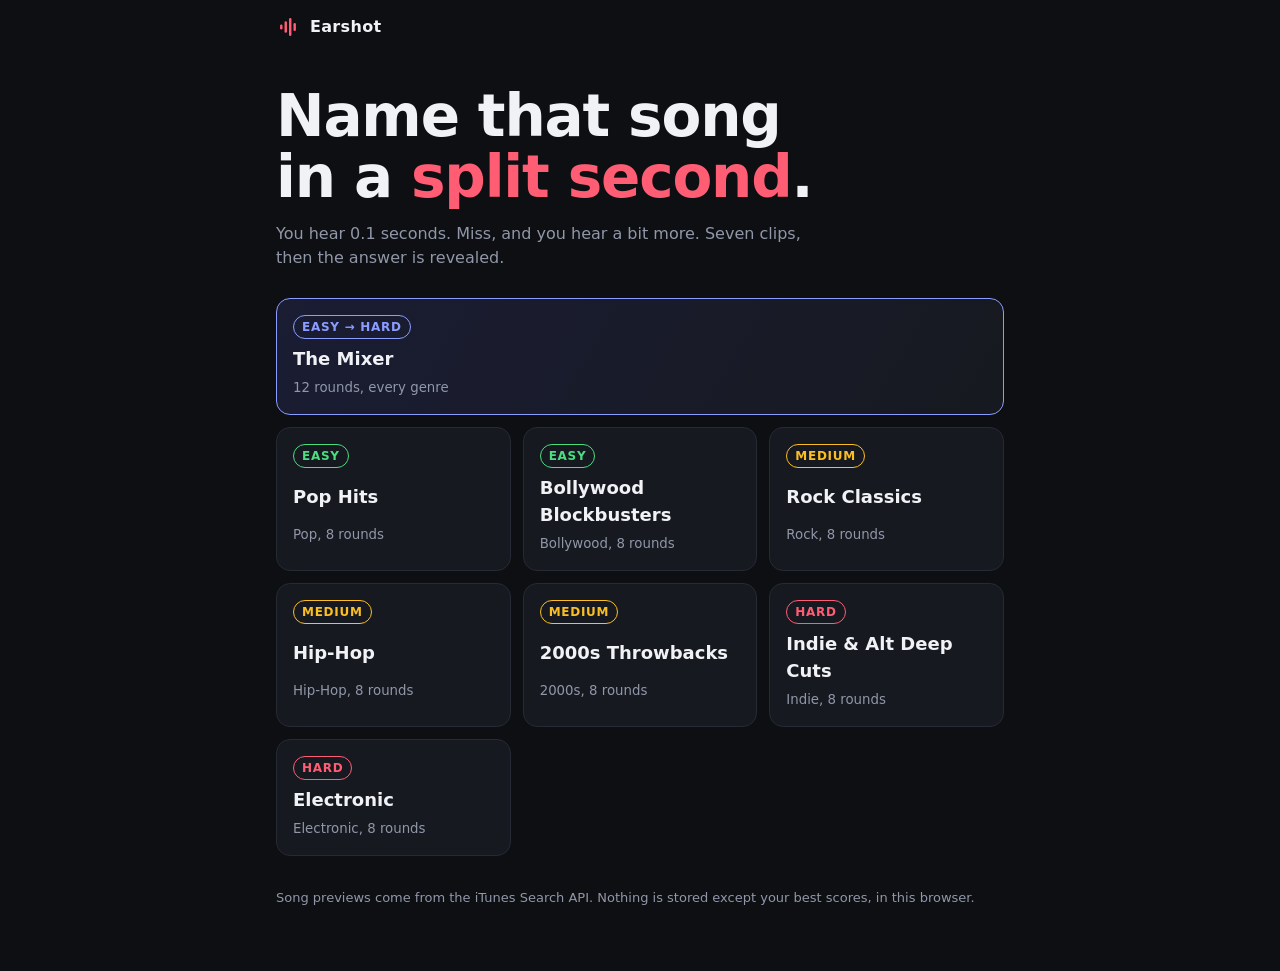
==== index.html @ d30f0c15 "Add Earshot: guess-the-song game with genre tracks and a Mixer" ====
<!doctype html>
<html lang="en">
<head>
  <meta charset="utf-8">
  <meta name="viewport" content="width=device-width, initial-scale=1">
  <title>Earshot – Guess the song from a split second</title>
  <meta name="description" content="Earshot plays 0.1 seconds of a song. Guess it, or hear a little more. Genre tracks, three difficulties and a Mixer that climbs from easy to hard.">
  <meta name="theme-color" content="#0e0f13">
  <meta property="og:title" content="Earshot – Guess the song from a split second">
  <meta property="og:description" content="0.1 seconds of audio. Every miss unlocks a little more. How fast can you name the song?">
  <meta property="og:type" content="website">
  <link rel="icon" href="data:image/svg+xml,%3Csvg xmlns='http://www.w3.org/2000/svg' viewBox='0 0 64 64'%3E%3Crect width='64' height='64' rx='14' fill='%230e0f13'/%3E%3Cg fill='%23ff5d73'%3E%3Crect x='10' y='26' width='6' height='12' rx='3'/%3E%3Crect x='21' y='18' width='6' height='28' rx='3'/%3E%3Crect x='32' y='10' width='6' height='44' rx='3'/%3E%3Crect x='43' y='22' width='6' height='20' rx='3'/%3E%3C/g%3E%3C/svg%3E">
  <link rel="stylesheet" href="style.css">
</head>
<body>
  <a class="skip" href="#main">Skip to content</a>

  <header class="top">
    <a class="brand" href="./" aria-label="Earshot home">
      <svg viewBox="0 0 64 64" width="26" height="26" aria-hidden="true"><g fill="currentColor"><rect x="10" y="26" width="6" height="12" rx="3"/><rect x="21" y="18" width="6" height="28" rx="3"/><rect x="32" y="10" width="6" height="44" rx="3"/><rect x="43" y="22" width="6" height="20" rx="3"/></g></svg>
      Earshot
    </a>
    <button id="home-btn" class="ghost" type="button" hidden>← Tracks</button>
  </header>

  <main id="main" tabindex="-1">
    <!-- Track picker -->
    <section id="view-home" aria-labelledby="home-title">
      <h1 id="home-title">Name that song<br>in a <em>split second</em>.</h1>
      <p class="lede">You hear 0.1 seconds. Miss, and you hear a bit more. Seven clips, then the answer is revealed.</p>
      <div id="tracks" class="grid" role="list"></div>
      <p class="fine">Song previews come from the iTunes Search API. Nothing is stored except your best scores, in this browser.</p>
    </section>

    <!-- Game -->
    <section id="view-game" hidden aria-labelledby="game-title">
      <div class="game-head">
        <div>
          <h2 id="game-title"></h2>
          <p id="round-label" class="muted"></p>
        </div>
        <p class="score">Score <strong id="score">0</strong></p>
      </div>

      <ol id="ladder" class="ladder" aria-label="Clip lengths"></ol>

      <div class="player">
        <button id="play" class="play" type="button" aria-label="Play clip" disabled>
          <svg class="i-play" viewBox="0 0 24 24" width="34" height="34" aria-hidden="true"><path d="M8 5v14l11-7z" fill="currentColor"/></svg>
          <span class="spinner" aria-hidden="true"></span>
        </button>
        <div class="bar" aria-hidden="true"><i id="bar-fill"></i></div>
      </div>
      <p id="status" class="status" role="status" aria-live="polite">Loading…</p>

      <form id="guess-form" autocomplete="off">
        <label for="guess">Your guess</label>
        <div class="row">
          <input id="guess" list="song-list" placeholder="Type a title, then pick it" spellcheck="false" disabled>
          <button id="guess-btn" class="primary" type="submit" disabled>Guess</button>
        </div>
        <button id="skip" class="ghost" type="button" disabled>Skip</button>
        <datalist id="song-list"></datalist>
      </form>

      <div id="error" class="error" role="alert" hidden>
        <p id="error-msg"></p>
        <button id="retry" class="primary" type="button">Retry</button>
      </div>

      <article id="reveal" class="reveal" hidden>
        <img id="art" alt="" width="120" height="120">
        <div>
          <p id="reveal-verdict" class="verdict"></p>
          <p id="reveal-title" class="reveal-title"></p>
          <p id="reveal-artist" class="muted"></p>
          <audio id="full" controls preload="none" aria-label="Full 30 second preview"></audio>
          <p><a id="reveal-link" href="#" target="_blank" rel="noopener noreferrer">Open in Apple Music ↗</a></p>
        </div>
        <button id="next" class="primary" type="button">Next song →</button>
      </article>

      <h3 class="rounds-title">Rounds</h3>
      <ol id="rounds" class="rounds"></ol>
    </section>

    <!-- Results -->
    <section id="view-results" hidden aria-labelledby="results-title">
      <h2 id="results-title">Final score</h2>
      <p class="big"><span id="final-score">0</span> <small>/ <span id="final-max">0</span></small></p>
      <p id="final-note" class="lede"></p>
      <ol id="results-rounds" class="rounds"></ol>
      <div class="row">
        <button id="again" class="primary" type="button">Play again</button>
        <button id="back" class="ghost" type="button">All tracks</button>
      </div>
    </section>
  </main>

  <noscript><p class="fine">Earshot needs JavaScript to play audio.</p></noscript>
  <script type="module" src="app.js"></script>
</body>
</html>
---- style.css ----
/* One deliberate dark theme: the game is about sound, so the UI stays out of the way. */
:root {
  --bg: #0e0f13;
  --panel: #171920;
  --line: #262a35;
  --text: #f1f2f6;
  --muted: #9097a8;
  --accent: #ff5d73;
  --accent-ink: #18080b;
  --good: #4ade80;
  --bad: #ff8a8a;
  --easy: #4ade80;
  --medium: #fbbf24;
  --hard: #ff5d73;
  --mix: #8b9cff;
  --r: 14px;
  color-scheme: dark;
}
* { box-sizing: border-box; }
html { -webkit-text-size-adjust: 100%; }
body {
  margin: 0; background: var(--bg); color: var(--text);
  font: 16px/1.5 system-ui, -apple-system, "Segoe UI", Roboto, sans-serif;
}
main { max-width: 760px; margin: 0 auto; padding: 8px 16px 64px; outline: none; }
[hidden] { display: none !important; }
h1, h2, h3, p, ol { margin: 0; }
.muted { color: var(--muted); }
.fine { color: var(--muted); font-size: 13px; margin-top: 32px; }

.skip { position: absolute; left: -999px; top: 8px; background: var(--accent); color: var(--accent-ink); padding: 8px 12px; border-radius: 8px; z-index: 10; }
.skip:focus { left: 8px; }

.top { max-width: 760px; margin: 0 auto; padding: 14px 16px; display: flex; align-items: center; justify-content: space-between; }
.brand { display: inline-flex; gap: 8px; align-items: center; color: var(--text); text-decoration: none; font-weight: 700; letter-spacing: .02em; }
.brand svg { color: var(--accent); }

button { font: inherit; cursor: pointer; border: 0; color: inherit; }
button:disabled { cursor: not-allowed; opacity: .45; }
:focus-visible { outline: 2px solid var(--mix); outline-offset: 2px; }
.primary { background: var(--accent); color: var(--accent-ink); font-weight: 700; padding: 11px 20px; border-radius: 10px; transition: transform .12s, filter .12s; }
.primary:not(:disabled):hover { filter: brightness(1.1); transform: translateY(-1px); }
.ghost { background: transparent; border: 1px solid var(--line); color: var(--muted); padding: 10px 16px; border-radius: 10px; transition: color .12s, border-color .12s; }
.ghost:not(:disabled):hover { color: var(--text); border-color: var(--muted); }

/* Home */
h1 { font-size: clamp(34px, 8vw, 58px); line-height: 1.05; letter-spacing: -.02em; margin: 24px 0 14px; }
h1 em { color: var(--accent); font-style: normal; }
.lede { color: var(--muted); max-width: 52ch; margin-bottom: 28px; }
.grid { display: grid; grid-template-columns: repeat(auto-fill, minmax(220px, 1fr)); gap: 12px; }
.card {
  text-align: left; background: var(--panel); border: 1px solid var(--line); border-radius: var(--r);
  padding: 16px; display: grid; gap: 6px; transition: border-color .15s, transform .15s;
}
.card:hover { border-color: var(--muted); transform: translateY(-2px); }
.card strong { font-size: 18px; }
.card small { color: var(--muted); }
.card.mixer { grid-column: 1 / -1; border-color: var(--mix); background: linear-gradient(120deg, #1a1d33, var(--panel)); }
.badge { display: inline-block; width: max-content; font-size: 12px; font-weight: 700; text-transform: uppercase; letter-spacing: .06em; padding: 2px 8px; border-radius: 99px; border: 1px solid currentColor; }
.easy { color: var(--easy); } .medium { color: var(--medium); } .hard { color: var(--hard); } .mix { color: var(--mix); }

/* Game */
.game-head { display: flex; justify-content: space-between; align-items: flex-end; margin: 12px 0 20px; gap: 12px; }
.game-head h2 { font-size: 24px; }
.score strong { font-size: 24px; color: var(--accent); font-variant-numeric: tabular-nums; }
.ladder { list-style: none; padding: 0; display: grid; grid-template-columns: repeat(7, 1fr); gap: 6px; }
.ladder li {
  text-align: center; font-size: 12px; padding: 8px 0; border-radius: 8px; background: var(--panel);
  color: var(--muted); border: 1px solid var(--line); font-variant-numeric: tabular-nums; transition: background .2s, color .2s;
}
.ladder li.open { color: var(--text); border-color: var(--muted); }
.ladder li.current { background: var(--accent); color: var(--accent-ink); border-color: var(--accent); font-weight: 700; }
.ladder li.miss { text-decoration: line-through; opacity: .6; }

.player { display: grid; justify-items: center; gap: 14px; margin: 28px 0 8px; }
.play {
  width: 96px; height: 96px; border-radius: 50%; background: var(--accent); color: var(--accent-ink);
  display: grid; place-items: center; transition: transform .12s, box-shadow .2s; box-shadow: 0 0 0 0 #ff5d7355;
}
.play:not(:disabled):hover { transform: scale(1.05); }
.play:not(:disabled):active { transform: scale(.96); }
.play.playing { box-shadow: 0 0 0 14px #ff5d7333; }
.play .spinner { display: none; width: 30px; height: 30px; border: 3px solid #18080b44; border-top-color: var(--accent-ink); border-radius: 50%; animation: spin .8s linear infinite; }
.play.loading .spinner { display: block; }
.play.loading .i-play { display: none; }
@keyframes spin { to { transform: rotate(360deg); } }
.bar { width: min(100%, 360px); height: 4px; background: var(--line); border-radius: 4px; overflow: hidden; }
.bar i { display: block; height: 100%; width: 0; background: var(--accent); }
.status { text-align: center; min-height: 1.5em; color: var(--muted); margin-bottom: 16px; }
.status.good { color: var(--good); } .status.bad { color: var(--bad); }

#guess-form label { font-size: 13px; color: var(--muted); display: block; margin-bottom: 6px; }
#guess-form .row { display: flex; gap: 8px; }
input {
  flex: 1; min-width: 0; font: inherit; color: var(--text); background: var(--panel);
  border: 1px solid var(--line); border-radius: 10px; padding: 11px 14px;
}
input:focus { border-color: var(--mix); outline: none; }
#skip { margin-top: 10px; width: 100%; }

.error { margin-top: 16px; padding: 14px; border: 1px solid var(--bad); border-radius: var(--r); display: flex; gap: 12px; align-items: center; justify-content: space-between; }
.error p { color: var(--bad); }

.reveal { margin-top: 20px; background: var(--panel); border: 1px solid var(--line); border-radius: var(--r); padding: 16px; display: grid; grid-template-columns: 120px 1fr; gap: 16px; }
.reveal img { width: 120px; height: 120px; border-radius: 10px; background: var(--line); object-fit: cover; }
.reveal audio { width: 100%; margin: 10px 0 4px; height: 36px; }
.reveal a { color: var(--mix); font-size: 14px; }
.reveal #next { grid-column: 1 / -1; justify-self: end; }
.verdict { font-weight: 700; } .verdict.good { color: var(--good); } .verdict.bad { color: var(--bad); }
.reveal-title { font-size: 20px; font-weight: 700; line-height: 1.25; }

.rounds-title { font-size: 13px; color: var(--muted); text-transform: uppercase; letter-spacing: .08em; margin: 32px 0 8px; }
.rounds { list-style: none; padding: 0; display: grid; gap: 6px; }
.rounds li { display: grid; grid-template-columns: 24px auto 1fr auto; gap: 10px; align-items: center; background: var(--panel); border: 1px solid var(--line); border-radius: 10px; padding: 9px 12px; font-size: 14px; }
.rounds li.now { border-color: var(--accent); }
.rounds .n { color: var(--muted); font-variant-numeric: tabular-nums; }
.rounds .name { overflow: hidden; text-overflow: ellipsis; white-space: nowrap; color: var(--muted); }
.rounds li.done .name { color: var(--text); }
.rounds .pts { font-variant-numeric: tabular-nums; font-weight: 700; }
.rounds .pts.good { color: var(--good); } .rounds .pts.bad { color: var(--bad); }

/* Results */
#view-results { padding-top: 20px; }
.big { font-size: 72px; font-weight: 800; color: var(--accent); line-height: 1; margin: 12px 0; }
.big small { font-size: 28px; color: var(--muted); font-weight: 600; }
#view-results .rounds { margin-bottom: 24px; }
#view-results .row { display: flex; gap: 10px; }

@media (max-width: 520px) {
  .reveal { grid-template-columns: 88px 1fr; }
  .reveal img { width: 88px; height: 88px; }
  .rounds li { grid-template-columns: 20px auto 1fr auto; font-size: 13px; gap: 8px; }
  .rounds .genre { display: none; }
  .error { flex-direction: column; align-items: stretch; }
  .ladder li { font-size: 11px; }
}
@media (prefers-reduced-motion: reduce) {
  * { transition: none !important; animation-duration: .01ms !important; }
  .play .spinner { animation: spin .8s linear infinite !important; }
}
@media print { .top, #guess-form, .player { display: none; } body { background: #fff; color: #000; } }
.btn-link { display: inline-block; text-decoration: none; }
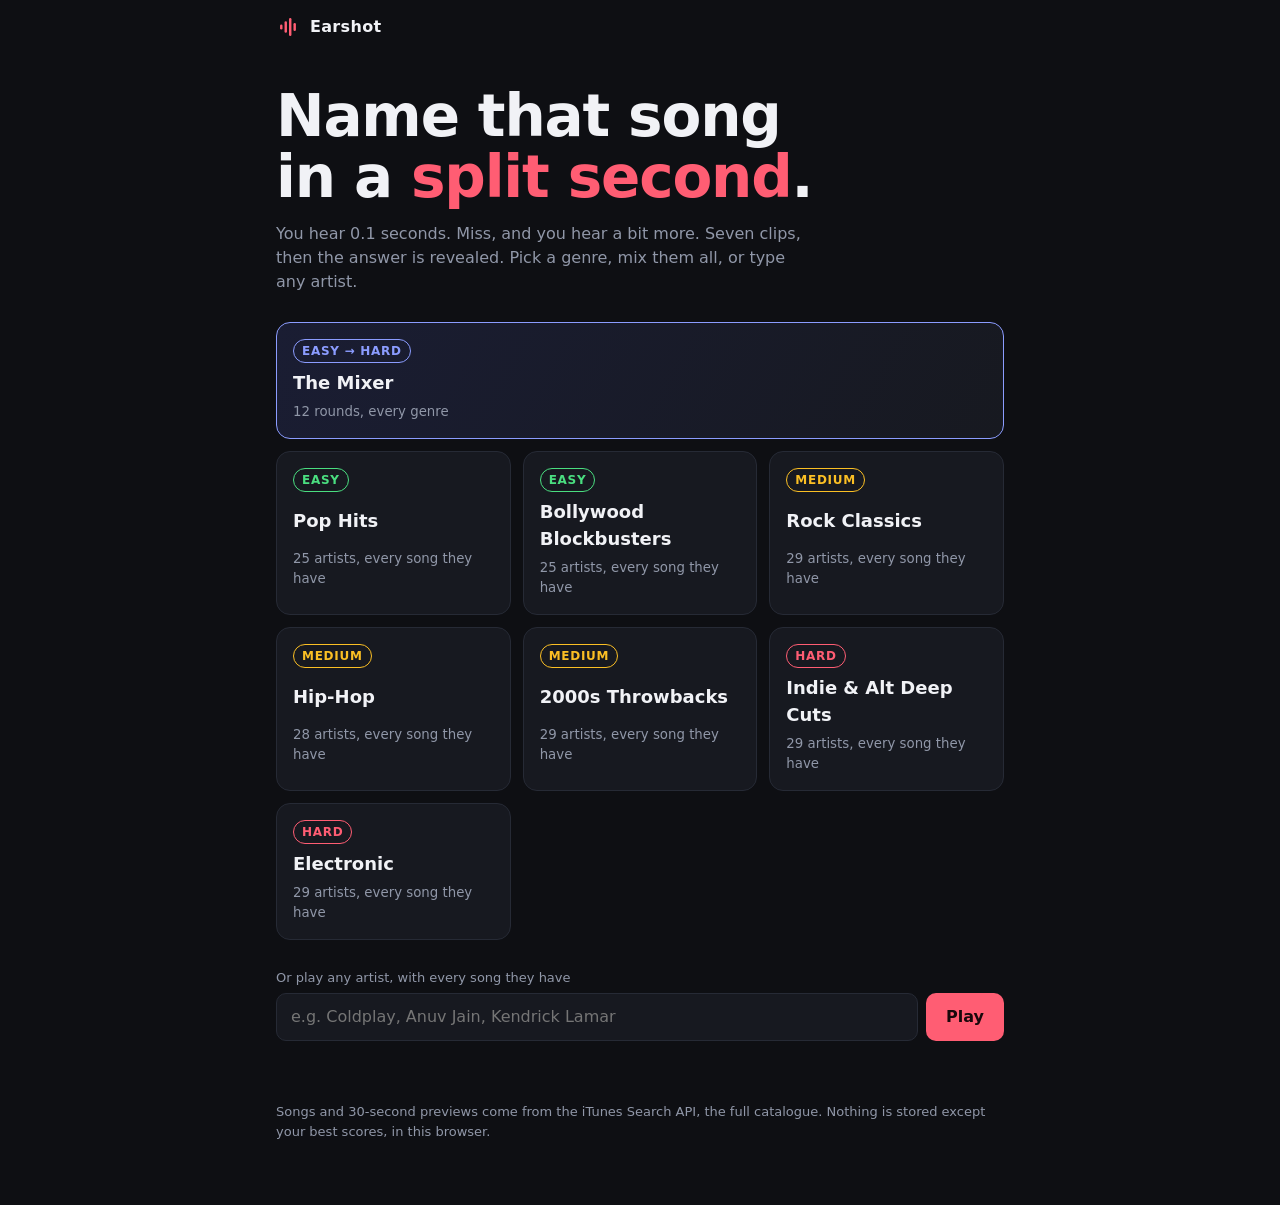
==== commit c53a1d1f: "Draw rounds from artists' full catalogues, add live autocomplete and play-any-artist" ====
--- a/index.html
+++ b/index.html
@@ -27,9 +27,19 @@
     <!-- Track picker -->
     <section id="view-home" aria-labelledby="home-title">
       <h1 id="home-title">Name that song<br>in a <em>split second</em>.</h1>
-      <p class="lede">You hear 0.1 seconds. Miss, and you hear a bit more. Seven clips, then the answer is revealed.</p>
+      <p class="lede">You hear 0.1 seconds. Miss, and you hear a bit more. Seven clips, then the answer is revealed. Pick a genre, mix them all, or type any artist.</p>
       <div id="tracks" class="grid" role="list"></div>
-      <p class="fine">Song previews come from the iTunes Search API. Nothing is stored except your best scores, in this browser.</p>
+
+      <form id="artist-form" class="artist" autocomplete="off">
+        <label for="artist-input">Or play any artist, with every song they have</label>
+        <div class="row">
+          <input id="artist-input" placeholder="e.g. Coldplay, Anuv Jain, Kendrick Lamar" spellcheck="false" maxlength="60">
+          <button id="artist-btn" class="primary" type="submit">Play</button>
+        </div>
+        <p id="artist-msg" class="muted" role="status" aria-live="polite"></p>
+      </form>
+
+      <p class="fine">Songs and 30-second previews come from the iTunes Search API, the full catalogue. Nothing is stored except your best scores, in this browser.</p>
     </section>
 
     <!-- Game -->
--- a/style.css
+++ b/style.css
@@ -89,8 +89,8 @@
 .status { text-align: center; min-height: 1.5em; color: var(--muted); margin-bottom: 16px; }
 .status.good { color: var(--good); } .status.bad { color: var(--bad); }
 
-#guess-form label { font-size: 13px; color: var(--muted); display: block; margin-bottom: 6px; }
-#guess-form .row { display: flex; gap: 8px; }
+#guess-form label, #artist-form label { font-size: 13px; color: var(--muted); display: block; margin-bottom: 6px; }
+#guess-form .row, #artist-form .row { display: flex; gap: 8px; }
 input {
   flex: 1; min-width: 0; font: inherit; color: var(--text); background: var(--panel);
   border: 1px solid var(--line); border-radius: 10px; padding: 11px 14px;
@@ -140,3 +140,6 @@
 }
 @media print { .top, #guess-form, .player { display: none; } body { background: #fff; color: #000; } }
 .btn-link { display: inline-block; text-decoration: none; }
+.artist { margin-top: 28px; }
+.artist .muted { font-size: 14px; margin-top: 8px; min-height: 1.5em; }
+.custom { color: var(--mix); }
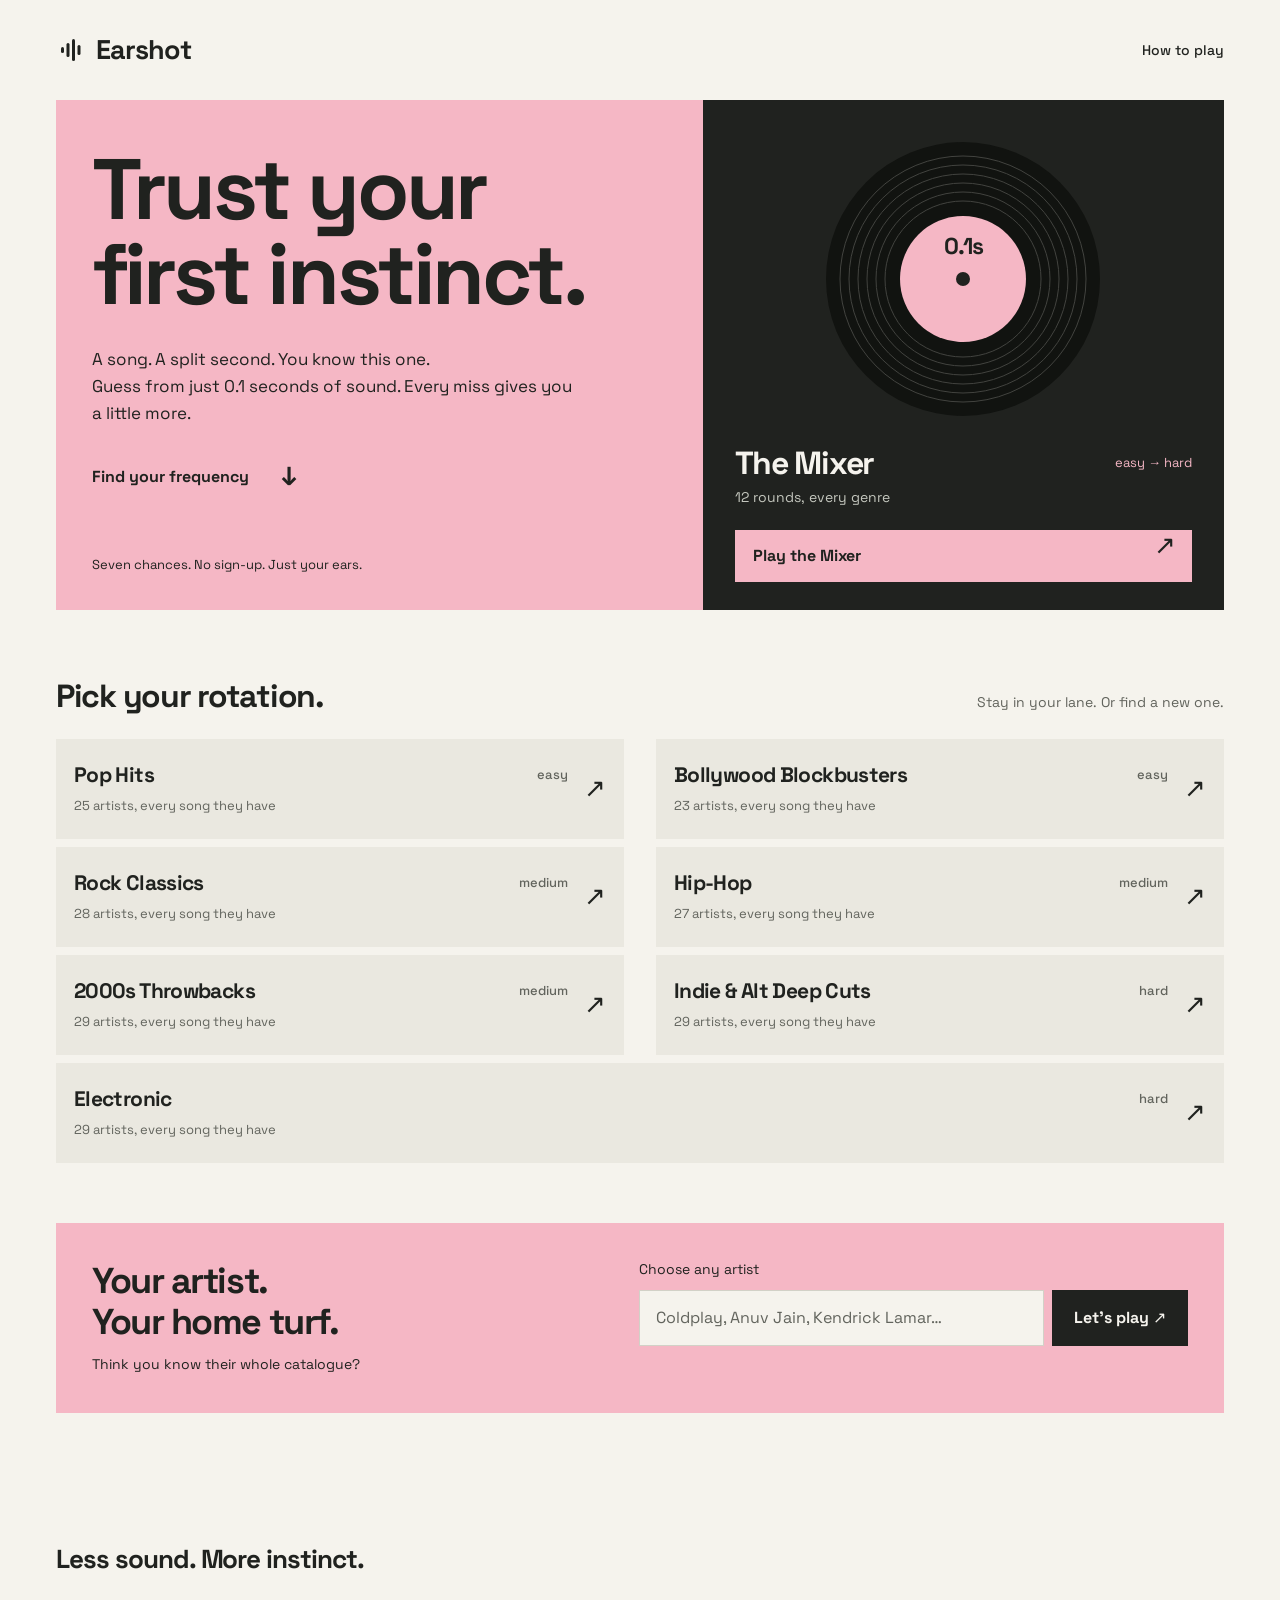
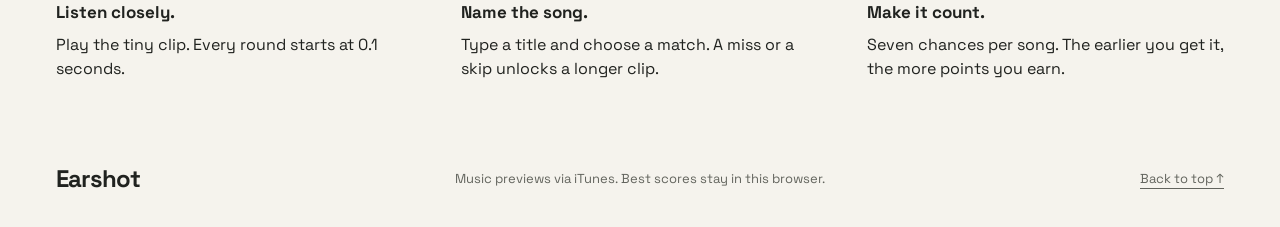
==== commit ff27d140: "Overhaul Earshot frontend with record-store visual design" ====
--- a/index.html
+++ b/index.html
@@ -5,12 +5,13 @@
   <meta name="viewport" content="width=device-width, initial-scale=1">
   <title>Earshot – Guess the song from a split second</title>
   <meta name="description" content="Earshot plays 0.1 seconds of a song. Guess it, or hear a little more. Genre tracks, three difficulties and a Mixer that climbs from easy to hard.">
-  <meta name="theme-color" content="#0e0f13">
+  <meta name="theme-color" content="#f5b7c5">
   <meta property="og:title" content="Earshot – Guess the song from a split second">
   <meta property="og:description" content="0.1 seconds of audio. Every miss unlocks a little more. How fast can you name the song?">
   <meta property="og:type" content="website">
   <link rel="icon" href="data:image/svg+xml,%3Csvg xmlns='http://www.w3.org/2000/svg' viewBox='0 0 64 64'%3E%3Crect width='64' height='64' rx='14' fill='%230e0f13'/%3E%3Cg fill='%23ff5d73'%3E%3Crect x='10' y='26' width='6' height='12' rx='3'/%3E%3Crect x='21' y='18' width='6' height='28' rx='3'/%3E%3Crect x='32' y='10' width='6' height='44' rx='3'/%3E%3Crect x='43' y='22' width='6' height='20' rx='3'/%3E%3C/g%3E%3C/svg%3E">
   <link rel="stylesheet" href="style.css">
+  <link rel="preload" href="fonts/space-grotesk-700-normal.woff2" as="font" type="font/woff2" crossorigin>
 </head>
 <body>
   <a class="skip" href="#main">Skip to content</a>
@@ -20,26 +21,32 @@
       <svg viewBox="0 0 64 64" width="26" height="26" aria-hidden="true"><g fill="currentColor"><rect x="10" y="26" width="6" height="12" rx="3"/><rect x="21" y="18" width="6" height="28" rx="3"/><rect x="32" y="10" width="6" height="44" rx="3"/><rect x="43" y="22" width="6" height="20" rx="3"/></g></svg>
       Earshot
     </a>
-    <button id="home-btn" class="ghost" type="button" hidden>← Tracks</button>
+    <nav aria-label="Main"><a href="#how-to">How to play</a><button id="home-btn" class="ghost" type="button" hidden>← Tracks</button></nav>
   </header>
 
   <main id="main" tabindex="-1">
     <!-- Track picker -->
     <section id="view-home" aria-labelledby="home-title">
-      <h1 id="home-title">Name that song<br>in a <em>split second</em>.</h1>
-      <p class="lede">You hear 0.1 seconds. Miss, and you hear a bit more. Seven clips, then the answer is revealed. Pick a genre, mix them all, or type any artist.</p>
-      <div id="tracks" class="grid" role="list"></div>
+      <div class="hero">
+        <div class="hero-copy"><h1 id="home-title">Trust your<br>first instinct.</h1>
+        <p class="lede">A song. A split second. You know this one.<br>Guess from just 0.1 seconds of sound. Every miss gives you a little more.</p>
+        <a class="browse-link" href="#choose-track">Find your frequency <span aria-hidden="true">↓</span></a>
+        <p class="hero-note">Seven chances. No sign-up. Just your ears.</p></div>
+        <div id="featured-track"></div>
+      </div>
+      <section class="track-section" aria-labelledby="choose-track">
+        <div class="section-head"><h2 id="choose-track">Pick your rotation.</h2><p>Stay in your lane. Or find a new one.</p></div>
+        <div id="tracks" class="grid" role="list"></div>
+      </section>
 
       <form id="artist-form" class="artist" autocomplete="off">
-        <label for="artist-input">Or play any artist, with every song they have</label>
-        <div class="row">
-          <input id="artist-input" placeholder="e.g. Coldplay, Anuv Jain, Kendrick Lamar" spellcheck="false" maxlength="60">
-          <button id="artist-btn" class="primary" type="submit">Play</button>
+        <div><h2>Your artist.<br>Your home turf.</h2><p>Think you know their whole catalogue?</p></div>
+        <div class="artist-controls"><label for="artist-input">Choose any artist</label>
+          <div class="row"><input id="artist-input" placeholder="Coldplay, Anuv Jain, Kendrick Lamar…" spellcheck="false" maxlength="60" required minlength="2">
+          <button id="artist-btn" class="primary" type="submit">Let's play <span aria-hidden="true">↗</span></button></div>
+          <p id="artist-msg" class="muted" role="status" aria-live="polite"></p>
         </div>
-        <p id="artist-msg" class="muted" role="status" aria-live="polite"></p>
       </form>
-
-      <p class="fine">Songs and 30-second previews come from the iTunes Search API, the full catalogue. Nothing is stored except your best scores, in this browser.</p>
     </section>
 
     <!-- Game -->
@@ -106,6 +113,7 @@
       </div>
     </section>
   </main>
+  <footer><section id="how-to" aria-labelledby="how-title"><h2 id="how-title">Less sound. More instinct.</h2><div class="instructions"><p><strong>Listen closely.</strong> Play the tiny clip. Every round starts at 0.1 seconds.</p><p><strong>Name the song.</strong> Type a title and choose a match. A miss or a skip unlocks a longer clip.</p><p><strong>Make it count.</strong> Seven chances per song. The earlier you get it, the more points you earn.</p></div></section><div class="footer-bottom"><a class="brand" href="./">Earshot</a><p>Music previews via iTunes. Best scores stay in this browser.</p><a href="#main">Back to top ↑</a></div></footer>
 
   <noscript><p class="fine">Earshot needs JavaScript to play audio.</p></noscript>
   <script type="module" src="app.js"></script>
--- a/style.css
+++ b/style.css
@@ -1,145 +1,21 @@
-/* One deliberate dark theme: the game is about sound, so the UI stays out of the way. */
-:root {
-  --bg: #0e0f13;
-  --panel: #171920;
-  --line: #262a35;
-  --text: #f1f2f6;
-  --muted: #9097a8;
-  --accent: #ff5d73;
-  --accent-ink: #18080b;
-  --good: #4ade80;
-  --bad: #ff8a8a;
-  --easy: #4ade80;
-  --medium: #fbbf24;
-  --hard: #ff5d73;
-  --mix: #8b9cff;
-  --r: 14px;
-  color-scheme: dark;
-}
-* { box-sizing: border-box; }
-html { -webkit-text-size-adjust: 100%; }
-body {
-  margin: 0; background: var(--bg); color: var(--text);
-  font: 16px/1.5 system-ui, -apple-system, "Segoe UI", Roboto, sans-serif;
-}
-main { max-width: 760px; margin: 0 auto; padding: 8px 16px 64px; outline: none; }
-[hidden] { display: none !important; }
-h1, h2, h3, p, ol { margin: 0; }
-.muted { color: var(--muted); }
-.fine { color: var(--muted); font-size: 13px; margin-top: 32px; }
+@font-face{font-family:Space;src:url('fonts/space-grotesk-400-normal.woff2') format('woff2');font-weight:400;font-display:swap}
+@font-face{font-family:Space;src:url('fonts/space-grotesk-500-normal.woff2') format('woff2');font-weight:500;font-display:swap}
+@font-face{font-family:Space;src:url('fonts/space-grotesk-700-normal.woff2') format('woff2');font-weight:700;font-display:swap}
+:root{--bg:#f5f3ed;--panel:#eae8e0;--line:#d2d1c7;--text:#20221f;--muted:#62645d;--accent:#f5b7c5;--accent-ink:#20221f;--good:#24603f;--bad:#a42e39;--mix:#20221f;--ease:cubic-bezier(.23,1,.32,1);color-scheme:light;font-family:Space,Arial,sans-serif;font-synthesis:none}
+*{box-sizing:border-box}html{scroll-behavior:smooth;scroll-padding-top:24px;-webkit-text-size-adjust:100%;scrollbar-color:var(--muted) var(--bg)}body{margin:0;background:var(--bg);color:var(--text);font-size:16px;line-height:1.5}::selection{background:var(--text);color:var(--accent)}[hidden]{display:none!important}h1,h2,h3,p,ol{margin:0}a{color:inherit;text-underline-offset:5px}button,input{font:inherit}button{cursor:pointer;border:0;color:inherit}button:disabled{cursor:not-allowed;opacity:.45}button,a,input{-webkit-tap-highlight-color:transparent}button{transition:transform 160ms var(--ease),background-color 160ms ease,color 160ms ease}button:not(:disabled):active{transform:scale(.98)}:focus-visible{outline:3px solid var(--text);outline-offset:5px}input{caret-color:var(--text)}.muted,.fine{color:var(--muted)}.fine{font-size:14px;padding:24px}.skip{position:fixed;top:12px;left:16px;transform:translateY(-180%);z-index:10;background:var(--text);color:var(--bg);padding:12px}.skip:focus{transform:translateY(0)}
+.top,main,footer{max-width:1440px;margin:auto;padding-left:56px;padding-right:56px}.top{height:100px;display:flex;align-items:center;justify-content:space-between}.brand{display:inline-flex;align-items:center;gap:8px;font-size:27px;font-weight:700;letter-spacing:-.04em;text-decoration:none}.brand svg{width:32px;height:32px}.top nav{display:flex;align-items:center;gap:24px}.top nav>a{text-decoration:none;font-size:14px;font-weight:500;padding:12px 0}main{outline:none;padding-bottom:84px}.hero{display:grid;grid-template-columns:1.24fr 1fr;min-height:510px;background:var(--accent)}.hero-copy{padding:48px 36px 36px;display:flex;align-items:flex-start;flex-direction:column}h1{font-size:clamp(55px,6.7vw,96px);font-weight:700;letter-spacing:-.04em;line-height:.99;max-width:9ch}.lede{font-size:17px;max-width:44ch;line-height:1.6;margin-top:28px}.browse-link{display:flex;gap:32px;align-items:center;margin-top:30px;font-weight:700;text-decoration:none;padding-bottom:4px}.browse-link span{font-size:26px}.hero-note{font-size:13px;margin-top:auto;padding-top:26px}.card{width:100%;text-align:left;background:transparent;position:relative}.mixer{height:100%;background:var(--text);color:var(--bg);display:grid;grid-template-columns:1fr auto;align-content:end;padding:28px 32px;overflow:hidden}.record{position:relative;display:block;grid-column:1/-1;width:min(280px,85%);margin:0 auto 20px;color:#111310;transition:transform 650ms var(--ease)}.record svg{width:100%;display:block}.record-label{position:absolute;left:50%;top:39%;transform:translateX(-50%);color:var(--text);font-weight:700;font-size:23px;letter-spacing:-.04em}.mixer strong{grid-column:1;font-size:32px;letter-spacing:-.04em}.mixer .badge{grid-column:2;align-self:center;color:var(--accent);font-size:13px}.mixer small{grid-column:1/-1;font-size:14px;color:#c4c7be}.track-arrow{font-size:26px;justify-self:end;transition:transform 180ms var(--ease)}.mixer .track-arrow{grid-column:2;grid-row:5;align-self:center;color:var(--text);z-index:1;padding-right:16px}.mixer-cta{grid-column:1/-1;grid-row:5;display:block;background:var(--accent);color:var(--text);padding:14px 18px;margin-top:22px;font-weight:700}.mixer:focus-visible{outline-color:var(--accent);outline-offset:-6px}
+.track-section{margin-top:68px}.section-head{display:flex;align-items:baseline;justify-content:space-between;gap:20px;margin-bottom:24px}h2{font-size:32px;letter-spacing:-.04em;line-height:1.15}.section-head p{color:var(--muted);font-size:14px}.grid{display:grid;grid-template-columns:1fr 1fr;column-gap:32px;row-gap:8px}.grid .card{display:grid;grid-template-columns:1fr auto auto;column-gap:16px;row-gap:3px;padding:20px 18px;background:var(--panel);min-height:100px;align-items:center}.grid strong{font-size:21px;letter-spacing:-.03em;line-height:1.2}.grid small{grid-column:1/3;color:var(--muted);font-size:13px}.grid .badge{font-size:13px;color:var(--muted);font-weight:500}.grid .track-arrow{grid-column:3;grid-row:1/3}.grid>[role=listitem]:last-child{grid-column:1/-1}.artist{display:grid;grid-template-columns:1fr 1.1fr;gap:48px;background:var(--accent);padding:36px;margin-top:60px;align-items:center}.artist h2{font-size:36px}.artist p{font-size:14px;margin-top:10px}.artist-controls label{font-size:14px;display:block;margin-bottom:10px}.row{display:flex;gap:8px}input{flex:1;min-width:0;border:1px solid var(--line);border-radius:0;background:var(--bg);color:var(--text);padding:15px 16px;min-height:54px}input::placeholder{color:var(--muted);opacity:1}input:focus{outline:2px solid var(--text);outline-offset:2px}.primary{padding:14px 22px;background:var(--text);color:var(--bg);font-weight:700;min-height:48px}.artist .primary{white-space:nowrap}.ghost{background:var(--panel);padding:12px 18px;color:var(--text);min-height:44px}.artist .muted{min-height:21px;color:var(--text)}
+footer{padding-bottom:30px}#how-to{padding:48px 0}#how-to h2{font-size:26px}.instructions{display:grid;grid-template-columns:repeat(3,1fr);gap:48px;margin-top:25px;color:var(--muted);font-size:15px}.instructions strong{display:block;color:var(--text);font-size:17px;margin-bottom:8px}.footer-bottom{display:flex;justify-content:space-between;align-items:center;gap:30px;padding-top:32px}.footer-bottom p,.footer-bottom>a:last-child{font-size:13px;color:var(--muted)}.footer-bottom .brand{font-size:24px}
+#view-game,#view-results{max-width:860px;margin:24px auto 0}.game-head{display:flex;justify-content:space-between;align-items:center;gap:24px;margin-bottom:30px}.game-head h2{font-size:36px}.game-head .muted{margin-top:8px;font-size:14px}.score{background:var(--accent);padding:12px 18px;font-size:14px;white-space:nowrap}.score strong{font-size:28px;margin-left:12px;font-variant-numeric:tabular-nums}.ladder{padding:0;list-style:none;display:grid;grid-template-columns:repeat(7,1fr);gap:6px}.ladder li{padding:12px 0;text-align:center;background:var(--panel);font-size:14px;font-variant-numeric:tabular-nums;color:var(--muted)}.ladder .current{background:var(--text);color:var(--bg);font-weight:700}.ladder .miss{text-decoration:line-through}.player{display:grid;justify-items:center;gap:30px;padding:40px 24px 24px;background:var(--accent);margin-top:16px}.play{width:104px;height:104px;border-radius:50%;background:var(--text);color:var(--accent);display:grid;place-items:center;position:relative}.play.playing::after{content:'';position:absolute;inset:-10px;border:2px solid var(--text);border-radius:50%;animation:pulse .6s ease-in-out infinite alternate}.spinner{display:none;width:30px;height:30px;border:3px solid #69645f;border-top-color:var(--accent);border-radius:50%;animation:spin .7s linear infinite}.loading .spinner{display:block}.loading .i-play{display:none}.bar{height:4px;width:min(360px,100%);background:#ca929e;overflow:hidden}.bar i{display:block;height:100%;width:0;background:var(--text)}.status{text-align:center;min-height:2em;margin:16px 0 24px;color:var(--muted)}.good{color:var(--good)}.bad{color:var(--bad)}#guess-form label{display:block;margin-bottom:10px;font-size:14px}#skip{width:100%;margin-top:10px}.error{display:flex;align-items:center;justify-content:space-between;gap:20px;margin-top:24px;background:#f3dedc;padding:20px;color:var(--bad)}.reveal{display:grid;grid-template-columns:120px 1fr;gap:24px;background:var(--panel);padding:24px;margin-top:24px}.reveal img{width:120px;height:120px;object-fit:cover;background:var(--line)}.verdict{font-weight:700;margin-bottom:8px}.reveal-title{font-size:25px;font-weight:700;line-height:1.2;overflow-wrap:anywhere}.reveal audio{width:100%;height:40px;margin:16px 0 8px}.reveal a{font-size:14px}.reveal #next{grid-column:1/-1;justify-self:end}.rounds-title{font-size:20px;font-weight:500;margin:36px 0 14px;letter-spacing:-.02em}.rounds{list-style:none;padding:0;display:grid;gap:6px}.rounds li{display:grid;grid-template-columns:24px 150px 1fr auto;align-items:center;gap:12px;background:var(--panel);padding:14px 16px;font-size:14px}.rounds .n,.rounds .badge,.rounds .name{color:var(--muted)}.rounds .badge{font-size:13px}.rounds li.now{background:var(--accent)}.rounds .name{overflow:hidden;text-overflow:ellipsis;white-space:nowrap}.rounds li.done .name{color:var(--text)}.rounds .pts{font-weight:700;font-variant-numeric:tabular-nums}.big{font-size:96px;font-weight:700;letter-spacing:-.04em;line-height:1.1;margin:20px 0}.big small{font-size:32px;color:var(--muted)}#view-results .lede{margin:0 0 32px}#view-results>.row{margin-top:28px}.btn-link{display:inline-block;text-decoration:none}
+@media(hover:hover) and (pointer:fine){.grid .card:hover{background:#dddcd2}.card:hover .track-arrow{transform:translate(3px,-3px)}.mixer:hover .record{transform:rotate(24deg)}.primary:not(:disabled):hover{background:#41453e}.ghost:not(:disabled):hover{background:#dddfd4}.browse-link:hover{text-decoration:underline}.play:not(:disabled):hover{transform:scale(1.04)}}
+@keyframes spin{to{transform:rotate(360deg)}}@keyframes pulse{to{transform:scale(1.07);opacity:.5}}@keyframes arrive{from{opacity:.7;transform:translateY(10px)}to{opacity:1;transform:none}}.hero-copy,.mixer{animation:arrive 500ms var(--ease) both}
+@media(min-width:1450px){.hero{min-height:560px}.record{width:300px}}
+@media(max-width:1000px){.top,main,footer{padding-left:28px;padding-right:28px}.hero-copy{padding:36px 26px}.hero{min-height:470px}h1{font-size:clamp(52px,6.7vw,78px)}.mixer{padding:24px}.record{width:220px}.mixer strong{font-size:28px}.mixer .badge{font-size:13px}.artist{gap:24px;padding:28px}.artist .row{flex-wrap:wrap}.artist input{flex-basis:100%}.grid{column-gap:12px}.grid strong{font-size:19px}.grid .card{column-gap:8px}.instructions{gap:24px}.footer-bottom{flex-wrap:wrap}}
+@media(max-width:650px){.top,main,footer{padding-left:18px;padding-right:18px}.top{height:80px}.brand{font-size:24px}.top nav{gap:10px}.top nav>a{font-size:13px}.hero{grid-template-columns:1fr}.hero-copy{padding:30px 24px}h1{font-size:clamp(48px,12vw,76px);max-width:none;letter-spacing:-.04em}.lede{font-size:16px;margin-top:22px}.browse-link{margin-top:18px}.hero-note{padding-top:18px}.mixer{grid-template-columns:96px 1fr auto;align-content:center;column-gap:18px;padding:24px;min-height:180px}.record{grid-column:1;grid-row:1/5;width:96px;margin:0;align-self:center}.record-label{font-size:13px;top:34%}.mixer strong{grid-column:2;grid-row:1;font-size:27px}.mixer .badge{grid-column:2;grid-row:2;margin-bottom:2px}.mixer small{grid-column:2/4;grid-row:3;font-size:13px}.mixer-cta{grid-column:2/4;grid-row:4;margin-top:12px;padding:10px 12px;font-size:14px}.mixer .track-arrow{grid-column:3;grid-row:4;font-size:23px;padding-right:10px}.track-section{margin-top:40px}.section-head{display:block;margin-bottom:20px}.section-head h2{font-size:30px}.section-head p{margin-top:8px;font-size:13px}.grid{grid-template-columns:1fr;gap:6px}.grid .card{padding:17px 16px;min-height:88px;column-gap:10px}.grid strong{font-size:20px}.grid small{font-size:13px}.grid .badge{font-size:13px}.artist{grid-template-columns:1fr;padding:24px;margin-top:36px;gap:24px}.artist h2{font-size:32px}.artist .row{flex-wrap:nowrap}.artist input{flex-basis:0;width:100px;padding:12px;font-size:14px}.artist .primary{padding:12px 14px;font-size:14px}main{padding-bottom:24px}#how-to{padding:32px 6px}.instructions{grid-template-columns:1fr;gap:20px}.footer-bottom{gap:16px;padding:20px 6px}.footer-bottom p{order:3;flex-basis:100%}.footer-bottom>a:last-child{margin-left:auto}.game-head h2{font-size:28px}.score{padding:10px}.score strong{font-size:22px;margin-left:5px}.ladder{gap:4px}.ladder li{font-size:13px;padding:10px 0}.rounds li{grid-template-columns:18px 58px 1fr auto;padding:12px 10px;gap:8px;font-size:13px}.rounds .genre{display:none}.rounds .badge{font-size:13px}.reveal{grid-template-columns:72px 1fr;gap:16px;padding:18px}.reveal img{width:72px;height:72px}.reveal-title{font-size:21px}.reveal audio{grid-column:1/-1}.error{flex-direction:column;align-items:stretch}.big{font-size:80px}#view-results>.row{flex-wrap:wrap}.top .ghost{padding:9px 12px;font-size:13px}}
+@media(prefers-reduced-motion:reduce){html{scroll-behavior:auto}*,*::before,*::after{animation:none!important;transition:none!important}.play .spinner{border-color:var(--accent);border-top-color:transparent}.play.playing::after{opacity:.5}}
+@media print{.top,.player,#guess-form,footer{display:none}body{background:white;color:black}}
 
-.skip { position: absolute; left: -999px; top: 8px; background: var(--accent); color: var(--accent-ink); padding: 8px 12px; border-radius: 8px; z-index: 10; }
-.skip:focus { left: 8px; }
+.instructions{font-size:16px;color:var(--text)}.record-label{top:32%}@media(max-width:650px){.record-label{top:29%;font-size:13px}.grid strong{max-width:23ch}}
 
-.top { max-width: 760px; margin: 0 auto; padding: 14px 16px; display: flex; align-items: center; justify-content: space-between; }
-.brand { display: inline-flex; gap: 8px; align-items: center; color: var(--text); text-decoration: none; font-weight: 700; letter-spacing: .02em; }
-.brand svg { color: var(--accent); }
-
-button { font: inherit; cursor: pointer; border: 0; color: inherit; }
-button:disabled { cursor: not-allowed; opacity: .45; }
-:focus-visible { outline: 2px solid var(--mix); outline-offset: 2px; }
-.primary { background: var(--accent); color: var(--accent-ink); font-weight: 700; padding: 11px 20px; border-radius: 10px; transition: transform .12s, filter .12s; }
-.primary:not(:disabled):hover { filter: brightness(1.1); transform: translateY(-1px); }
-.ghost { background: transparent; border: 1px solid var(--line); color: var(--muted); padding: 10px 16px; border-radius: 10px; transition: color .12s, border-color .12s; }
-.ghost:not(:disabled):hover { color: var(--text); border-color: var(--muted); }
-
-/* Home */
-h1 { font-size: clamp(34px, 8vw, 58px); line-height: 1.05; letter-spacing: -.02em; margin: 24px 0 14px; }
-h1 em { color: var(--accent); font-style: normal; }
-.lede { color: var(--muted); max-width: 52ch; margin-bottom: 28px; }
-.grid { display: grid; grid-template-columns: repeat(auto-fill, minmax(220px, 1fr)); gap: 12px; }
-.card {
-  text-align: left; background: var(--panel); border: 1px solid var(--line); border-radius: var(--r);
-  padding: 16px; display: grid; gap: 6px; transition: border-color .15s, transform .15s;
-}
-.card:hover { border-color: var(--muted); transform: translateY(-2px); }
-.card strong { font-size: 18px; }
-.card small { color: var(--muted); }
-.card.mixer { grid-column: 1 / -1; border-color: var(--mix); background: linear-gradient(120deg, #1a1d33, var(--panel)); }
-.badge { display: inline-block; width: max-content; font-size: 12px; font-weight: 700; text-transform: uppercase; letter-spacing: .06em; padding: 2px 8px; border-radius: 99px; border: 1px solid currentColor; }
-.easy { color: var(--easy); } .medium { color: var(--medium); } .hard { color: var(--hard); } .mix { color: var(--mix); }
-
-/* Game */
-.game-head { display: flex; justify-content: space-between; align-items: flex-end; margin: 12px 0 20px; gap: 12px; }
-.game-head h2 { font-size: 24px; }
-.score strong { font-size: 24px; color: var(--accent); font-variant-numeric: tabular-nums; }
-.ladder { list-style: none; padding: 0; display: grid; grid-template-columns: repeat(7, 1fr); gap: 6px; }
-.ladder li {
-  text-align: center; font-size: 12px; padding: 8px 0; border-radius: 8px; background: var(--panel);
-  color: var(--muted); border: 1px solid var(--line); font-variant-numeric: tabular-nums; transition: background .2s, color .2s;
-}
-.ladder li.open { color: var(--text); border-color: var(--muted); }
-.ladder li.current { background: var(--accent); color: var(--accent-ink); border-color: var(--accent); font-weight: 700; }
-.ladder li.miss { text-decoration: line-through; opacity: .6; }
-
-.player { display: grid; justify-items: center; gap: 14px; margin: 28px 0 8px; }
-.play {
-  width: 96px; height: 96px; border-radius: 50%; background: var(--accent); color: var(--accent-ink);
-  display: grid; place-items: center; transition: transform .12s, box-shadow .2s; box-shadow: 0 0 0 0 #ff5d7355;
-}
-.play:not(:disabled):hover { transform: scale(1.05); }
-.play:not(:disabled):active { transform: scale(.96); }
-.play.playing { box-shadow: 0 0 0 14px #ff5d7333; }
-.play .spinner { display: none; width: 30px; height: 30px; border: 3px solid #18080b44; border-top-color: var(--accent-ink); border-radius: 50%; animation: spin .8s linear infinite; }
-.play.loading .spinner { display: block; }
-.play.loading .i-play { display: none; }
-@keyframes spin { to { transform: rotate(360deg); } }
-.bar { width: min(100%, 360px); height: 4px; background: var(--line); border-radius: 4px; overflow: hidden; }
-.bar i { display: block; height: 100%; width: 0; background: var(--accent); }
-.status { text-align: center; min-height: 1.5em; color: var(--muted); margin-bottom: 16px; }
-.status.good { color: var(--good); } .status.bad { color: var(--bad); }
-
-#guess-form label, #artist-form label { font-size: 13px; color: var(--muted); display: block; margin-bottom: 6px; }
-#guess-form .row, #artist-form .row { display: flex; gap: 8px; }
-input {
-  flex: 1; min-width: 0; font: inherit; color: var(--text); background: var(--panel);
-  border: 1px solid var(--line); border-radius: 10px; padding: 11px 14px;
-}
-input:focus { border-color: var(--mix); outline: none; }
-#skip { margin-top: 10px; width: 100%; }
-
-.error { margin-top: 16px; padding: 14px; border: 1px solid var(--bad); border-radius: var(--r); display: flex; gap: 12px; align-items: center; justify-content: space-between; }
-.error p { color: var(--bad); }
-
-.reveal { margin-top: 20px; background: var(--panel); border: 1px solid var(--line); border-radius: var(--r); padding: 16px; display: grid; grid-template-columns: 120px 1fr; gap: 16px; }
-.reveal img { width: 120px; height: 120px; border-radius: 10px; background: var(--line); object-fit: cover; }
-.reveal audio { width: 100%; margin: 10px 0 4px; height: 36px; }
-.reveal a { color: var(--mix); font-size: 14px; }
-.reveal #next { grid-column: 1 / -1; justify-self: end; }
-.verdict { font-weight: 700; } .verdict.good { color: var(--good); } .verdict.bad { color: var(--bad); }
-.reveal-title { font-size: 20px; font-weight: 700; line-height: 1.25; }
-
-.rounds-title { font-size: 13px; color: var(--muted); text-transform: uppercase; letter-spacing: .08em; margin: 32px 0 8px; }
-.rounds { list-style: none; padding: 0; display: grid; gap: 6px; }
-.rounds li { display: grid; grid-template-columns: 24px auto 1fr auto; gap: 10px; align-items: center; background: var(--panel); border: 1px solid var(--line); border-radius: 10px; padding: 9px 12px; font-size: 14px; }
-.rounds li.now { border-color: var(--accent); }
-.rounds .n { color: var(--muted); font-variant-numeric: tabular-nums; }
-.rounds .name { overflow: hidden; text-overflow: ellipsis; white-space: nowrap; color: var(--muted); }
-.rounds li.done .name { color: var(--text); }
-.rounds .pts { font-variant-numeric: tabular-nums; font-weight: 700; }
-.rounds .pts.good { color: var(--good); } .rounds .pts.bad { color: var(--bad); }
-
-/* Results */
-#view-results { padding-top: 20px; }
-.big { font-size: 72px; font-weight: 800; color: var(--accent); line-height: 1; margin: 12px 0; }
-.big small { font-size: 28px; color: var(--muted); font-weight: 600; }
-#view-results .rounds { margin-bottom: 24px; }
-#view-results .row { display: flex; gap: 10px; }
-
-@media (max-width: 520px) {
-  .reveal { grid-template-columns: 88px 1fr; }
-  .reveal img { width: 88px; height: 88px; }
-  .rounds li { grid-template-columns: 20px auto 1fr auto; font-size: 13px; gap: 8px; }
-  .rounds .genre { display: none; }
-  .error { flex-direction: column; align-items: stretch; }
-  .ladder li { font-size: 11px; }
-}
-@media (prefers-reduced-motion: reduce) {
-  * { transition: none !important; animation-duration: .01ms !important; }
-  .play .spinner { animation: spin .8s linear infinite !important; }
-}
-@media print { .top, #guess-form, .player { display: none; } body { background: #fff; color: #000; } }
-.btn-link { display: inline-block; text-decoration: none; }
-.artist { margin-top: 28px; }
-.artist .muted { font-size: 14px; margin-top: 8px; min-height: 1.5em; }
-.custom { color: var(--mix); }
+.not-found-link{margin-top:28px}
+main:focus-visible{outline:none}.rounds li.now .n,.rounds li.now .badge,.rounds li.now .name{color:var(--text)}
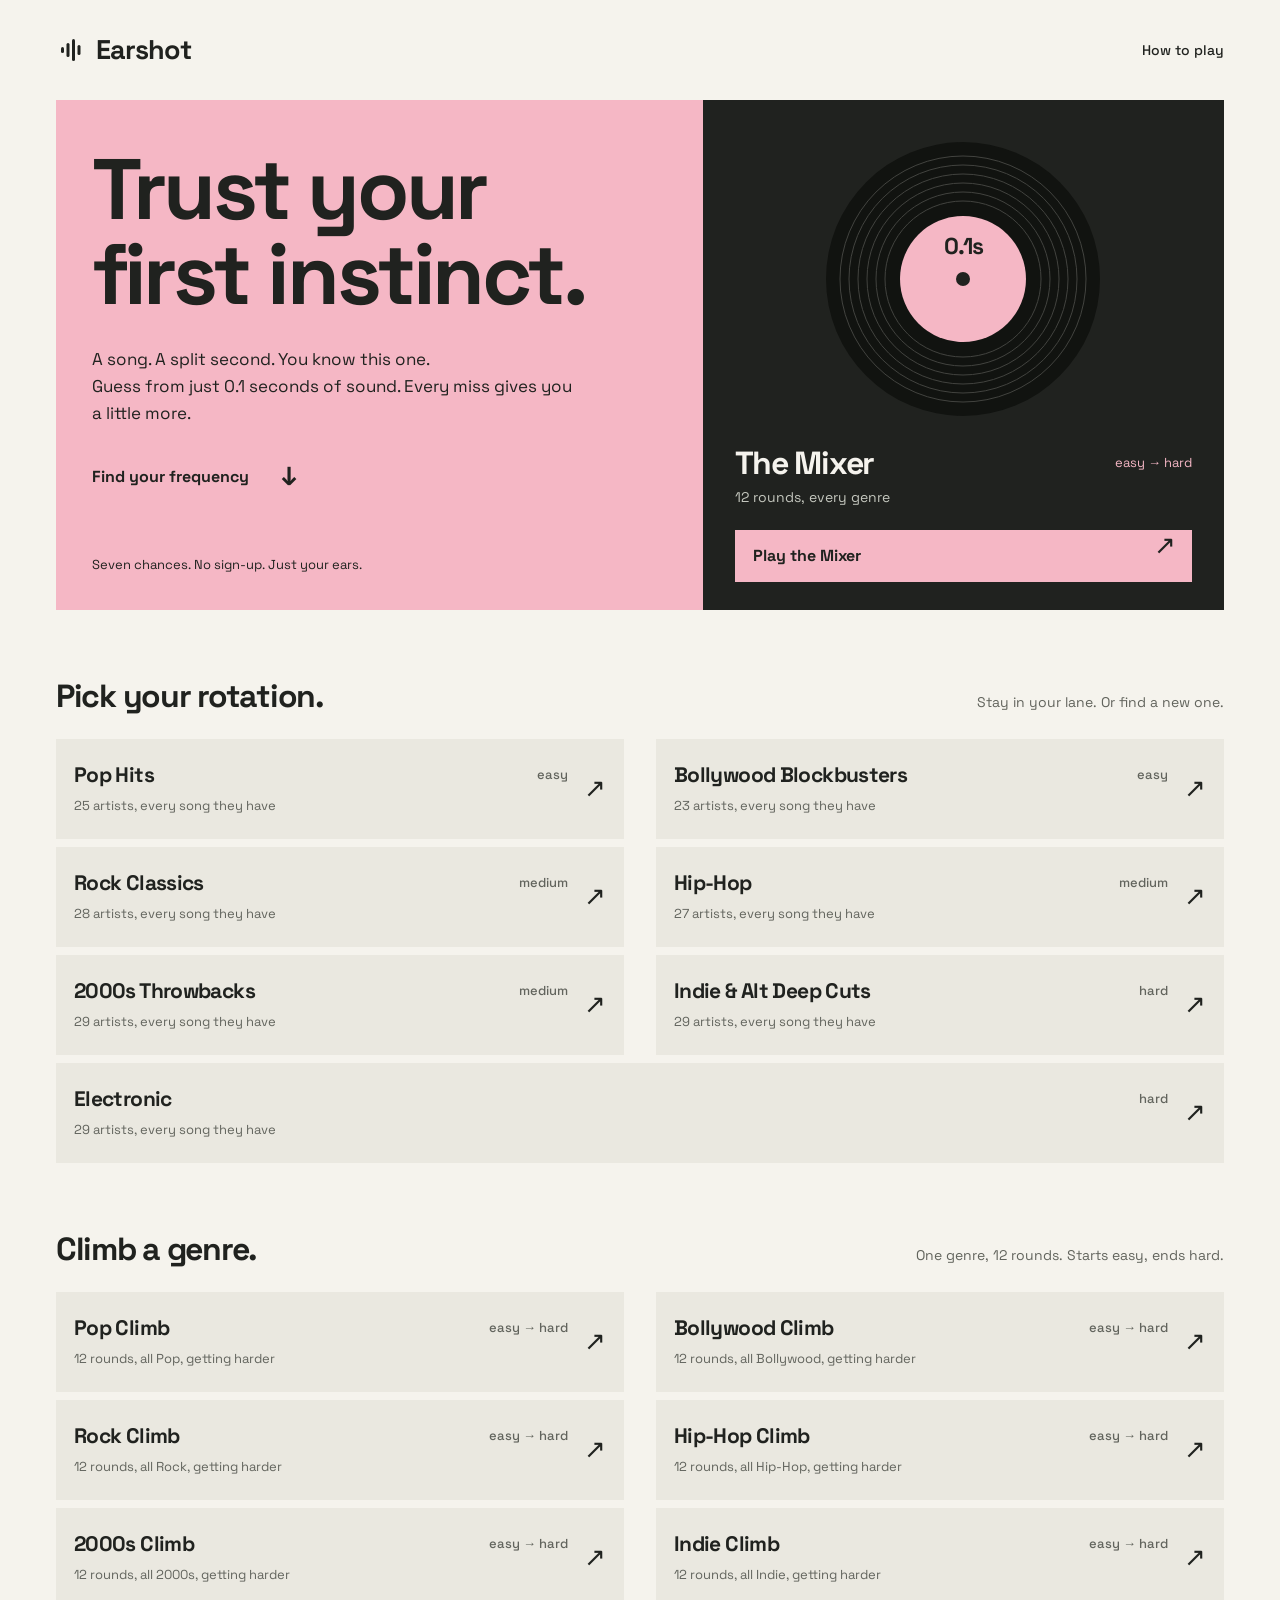
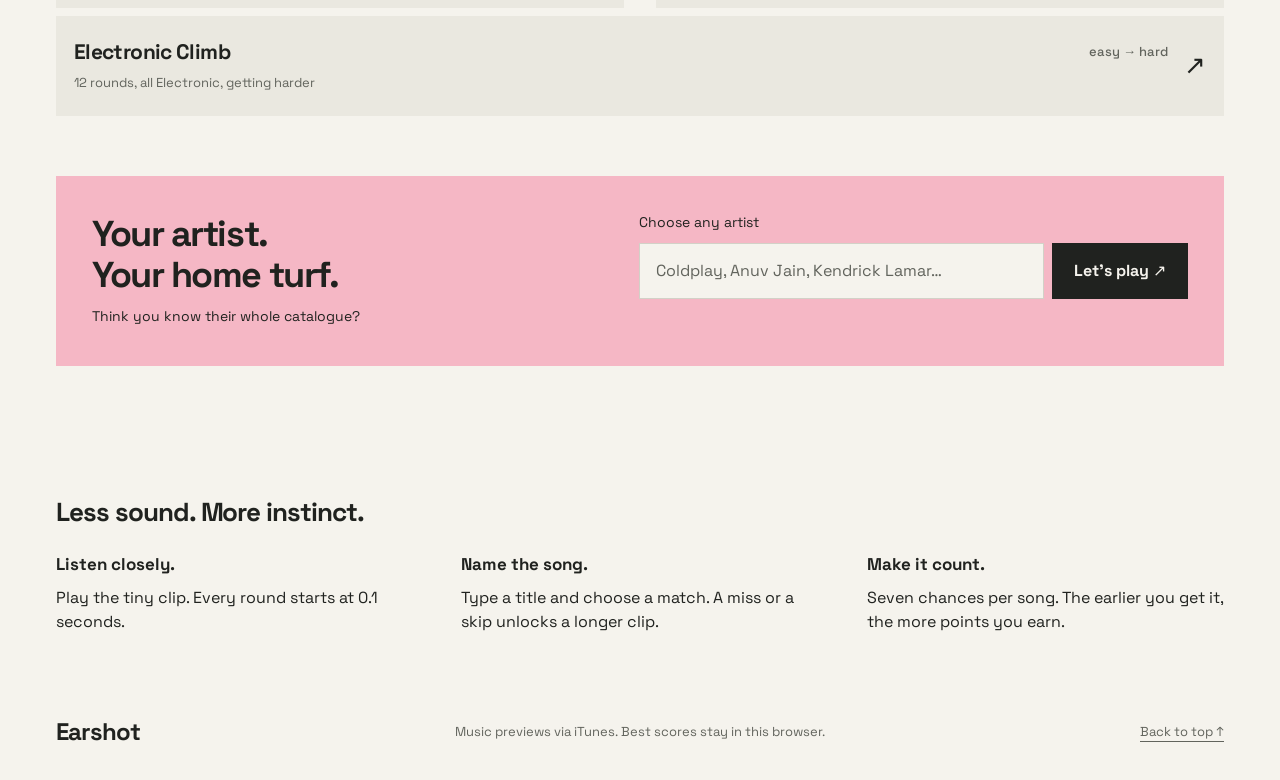
==== commit 0772185c: "Add Genre Climb: per-genre 12-round runs that ramp from easy to hard" ====
--- a/index.html
+++ b/index.html
@@ -37,6 +37,11 @@
       <section class="track-section" aria-labelledby="choose-track">
         <div class="section-head"><h2 id="choose-track">Pick your rotation.</h2><p>Stay in your lane. Or find a new one.</p></div>
         <div id="tracks" class="grid" role="list"></div>
+      </section>
+
+      <section class="track-section" aria-labelledby="choose-climb">
+        <div class="section-head"><h2 id="choose-climb">Climb a genre.</h2><p>One genre, 12 rounds. Starts easy, ends hard.</p></div>
+        <div id="climbs" class="grid" role="list"></div>
       </section>
 
       <form id="artist-form" class="artist" autocomplete="off">
